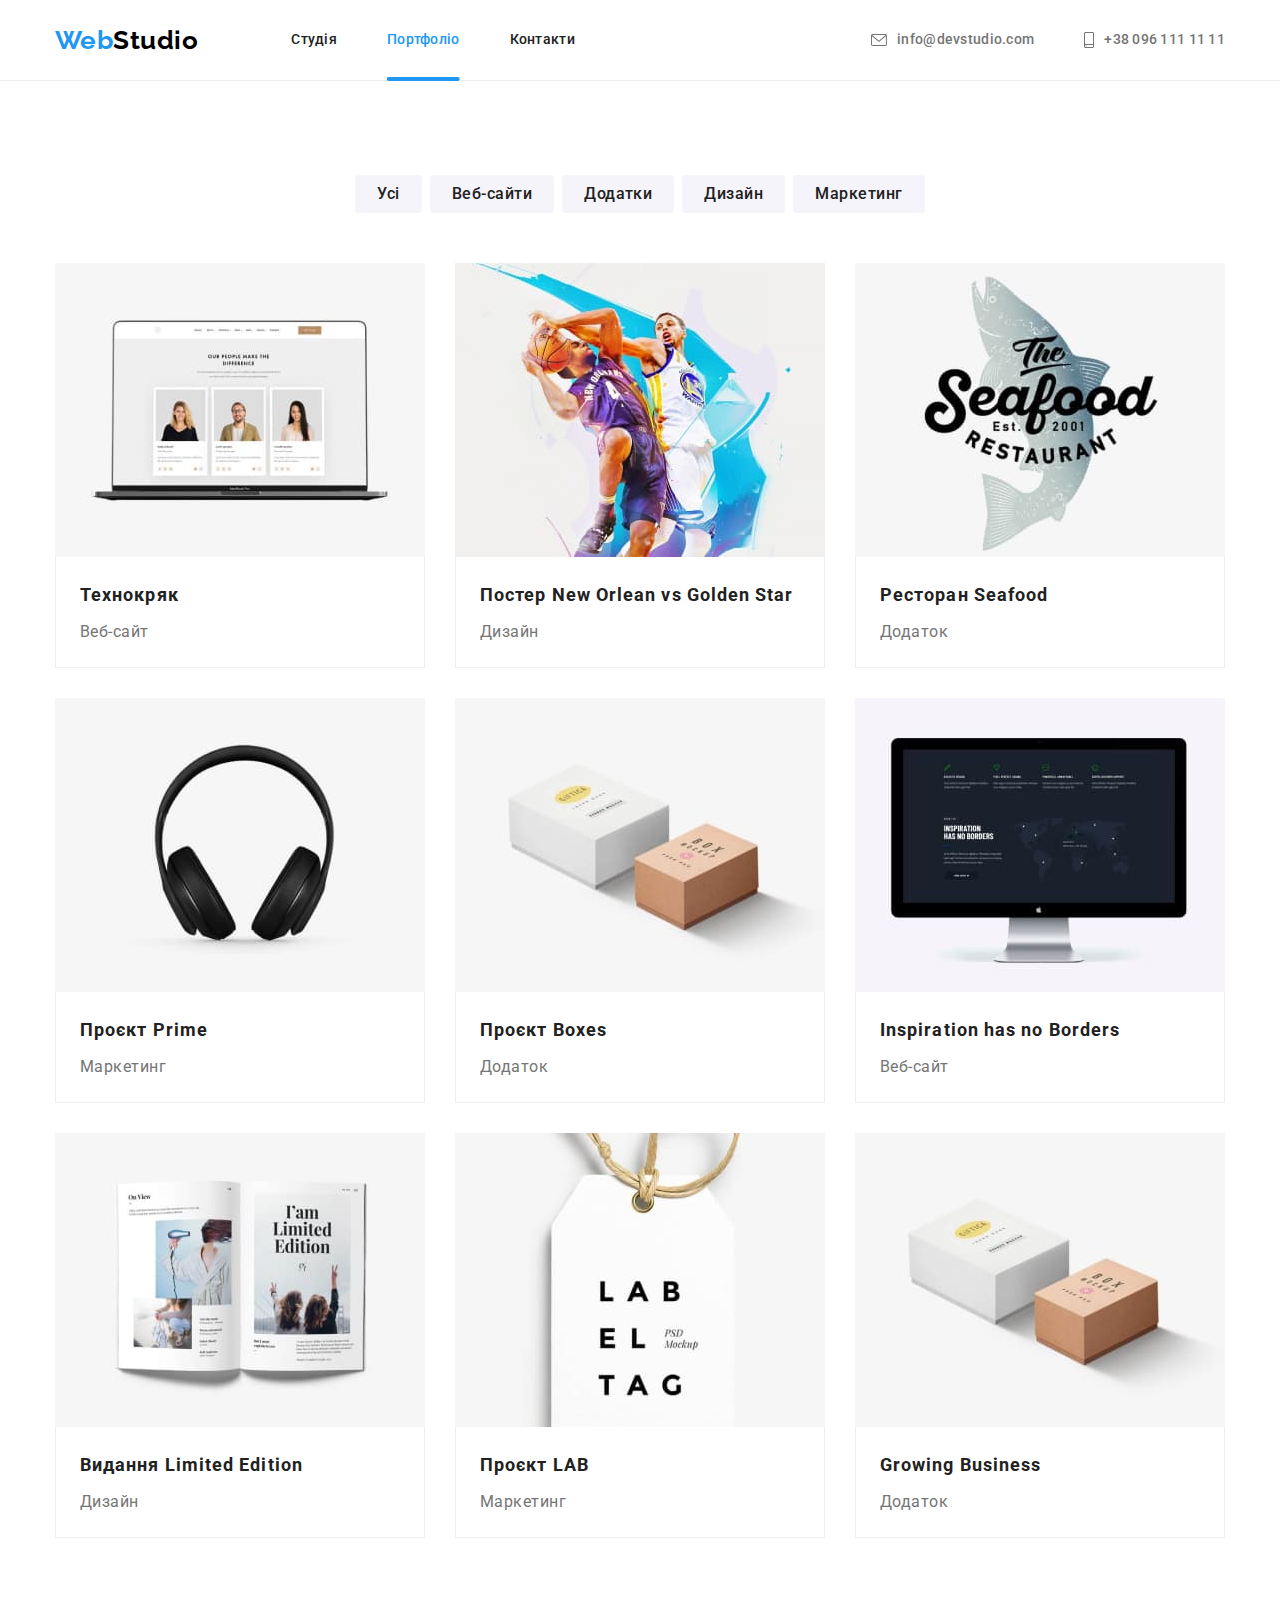
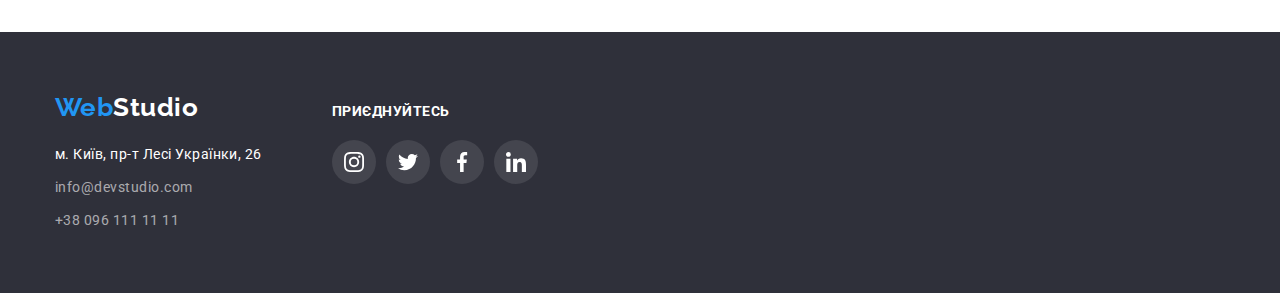
==== portfolio.html @ afffd0d1 "Initial commit" ====
<!DOCTYPE html>
<html lang="uk">
  <head>
    <meta charset="UTF-8" />
    <meta
      http-equiv="X-UA-Compatible"
      content="IE=edge"
    />
    <meta
      name="viewport"
      content="width=device-width, initial-scale=1.0"
    />
    <title lang="en">Portfolio</title>
    <link
      href="https://fonts.googleapis.com/css2?family=Raleway:wght@700&family=Roboto:wght@400;500;700;900&display=swap"
      rel="stylesheet"
    />
    <link
      rel="stylesheet"
      href="https://cdnjs.cloudflare.com/ajax/libs/modern-normalize/1.1.0/modern-normalize.min.css"
      integrity="sha512-wpPYUAdjBVSE4KJnH1VR1HeZfpl1ub8YT/NKx4PuQ5NmX2tKuGu6U/JRp5y+Y8XG2tV+wKQpNHVUX03MfMFn9Q=="
      crossorigin="anonymous"
      referrerpolicy="no-referrer"
    />
    <link
      rel="stylesheet"
      href="./css/styles.css"
    />
  </head>
  <body>
    <!--Шапка сайту -->
    <header class="header">
      <div class="header-container container">
        <a
          class="logo"
          href="/"
          lang="en"
          >Web<span class="logo-black">Studio</span></a
        >
        <nav class="header-nav">
          <ul class="header-list list">
            <li class="item">
              <a
                href="./index.html"
                class="link"
                >Студія</a
              >
            </li>
            <li class="item">
              <a
                href=""
                class="link current"
                >Портфоліо</a
              >
            </li>
            <li class="item">
              <a
                href=""
                class="link"
                >Контакти</a
              >
            </li>
          </ul>
        </nav>

        <ul class="contacts list">
          <li class="item">
            <a
              href="mailto:info@devstudio.com"
              class="contact"
            >
              <svg
                class="header-icon"
                width="16"
                height="12"
              >
                <use href="./images/icons.svg#icon-envelope"></use>
              </svg>
              info@devstudio.com</a
            >
          </li>
          <li class="item">
            <a
              href="tel:+380961111111"
              class="contact"
            >
              <svg
                class="header-icon"
                width="10"
                height="16"
              >
                <use href="./images/icons.svg#icon-smartphone"></use>
              </svg>
              +38 096 111 11 11</a
            >
          </li>
        </ul>
      </div>
    </header>

    <main>
      <section class="section">
        <div class="container">
          <h1 class="visually-hidden">Наші проекти</h1>
          <!-- Фільтр -->
          <ul class="filter list">
            <li class="item">
              <button
                class="button"
                type="button"
              >
                Усі
              </button>
            </li>
            <li class="item">
              <button
                class="button"
                type="button"
              >
                Веб-сайти
              </button>
            </li>
            <li class="item">
              <button
                class="button"
                type="button"
              >
                Додатки
              </button>
            </li>
            <li class="item">
              <button
                class="button"
                type="button"
              >
                Дизайн
              </button>
            </li>
            <li class="item">
              <button
                class="button"
                type="button"
              >
                Маркетинг
              </button>
            </li>
          </ul>

          <!-- Портфоліо -->

          <ul class="projects list">
            <li class="element">
              <a
                href=""
                class="project"
              >
                <div class="project-image">
                  <img
                    src="./images/portfolio1.jpg"
                    alt="Технокряк"
                    width="370"
                  />
                  <div class="overlay-project">
                    <p class="overlay-project-text">
                      Ресурс пропонує комплексні пропозиції з різним рівнем
                      функціоналу та сервісів. Все це дозволить відвідувачу
                      отримати вичерпні відомості про компанію чи приватну
                      особу.
                    </p>
                  </div>
                </div>
                <div class="project-wrapper">
                  <h2 class="title">Технокряк</h2>
                  <p class="text">Веб-сайт</p>
                </div>
              </a>
            </li>
            <li class="element">
              <a
                href=""
                class="project"
              >
                <div class="project-image">
                  <img
                    src="./images/portfolio2.jpg"
                    alt="Постер New Orlean vs Golden Star"
                    width="370"
                  />
                  <div class="overlay-project">
                    <p class="overlay-project-text">
                      Ресурс пропонує комплексні пропозиції з різним рівнем
                      функціоналу та сервісів. Все це дозволить відвідувачу
                      отримати вичерпні відомості про компанію чи приватну
                      особу.
                    </p>
                  </div>
                </div>
                <div class="project-wrapper">
                  <h2 class="title">Постер New Orlean vs Golden Star</h2>
                  <p class="text">Дизайн</p>
                </div>
              </a>
            </li>
            <li class="element">
              <a
                href=""
                class="project"
              >
                <div class="project-image">
                  <img
                    src="./images/portfolio3.jpg"
                    alt="Ресторан Seafood"
                    width="370"
                  />
                  <div class="overlay-project">
                    <p class="overlay-project-text">
                      Ресурс пропонує комплексні пропозиції з різним рівнем
                      функціоналу та сервісів. Все це дозволить відвідувачу
                      отримати вичерпні відомості про компанію чи приватну
                      особу.
                    </p>
                  </div>
                </div>
                <div class="project-wrapper">
                  <h2 class="title">Ресторан Seafood</h2>
                  <p class="text">Додаток</p>
                </div>
              </a>
            </li>
            <li class="element">
              <a
                href=""
                class="project"
              >
                <div class="project-image">
                  <img
                    src="./images/portfolio4.jpg"
                    alt="Проєкт Prime"
                    width="370"
                  />
                  <div class="overlay-project">
                    <p class="overlay-project-text">
                      Ресурс пропонує комплексні пропозиції з різним рівнем
                      функціоналу та сервісів. Все це дозволить відвідувачу
                      отримати вичерпні відомості про компанію чи приватну
                      особу.
                    </p>
                  </div>
                </div>
                <div class="project-wrapper">
                  <h2 class="title">Проєкт Prime</h2>
                  <p class="text">Маркетинг</p>
                </div>
              </a>
            </li>
            <li class="element">
              <a
                href=""
                class="project"
              >
                <div class="project-image">
                  <img
                    src="./images/portfolio5.jpg"
                    alt="Проєкт Boxes"
                    width="370"
                  />
                  <div class="overlay-project">
                    <p class="overlay-project-text">
                      Ресурс пропонує комплексні пропозиції з різним рівнем
                      функціоналу та сервісів. Все це дозволить відвідувачу
                      отримати вичерпні відомості про компанію чи приватну
                      особу.
                    </p>
                  </div>
                </div>
                <div class="project-wrapper">
                  <h2 class="title">Проєкт Boxes</h2>
                  <p class="text">Додаток</p>
                </div>
              </a>
            </li>
            <li class="element">
              <a
                href=""
                class="project"
              >
                <div class="project-image">
                  <img
                    src="./images/portfolio6.jpg"
                    alt="Inspiration has no Borders"
                    width="370"
                  />
                  <div class="overlay-project">
                    <p class="overlay-project-text">
                      Ресурс пропонує комплексні пропозиції з різним рівнем
                      функціоналу та сервісів. Все це дозволить відвідувачу
                      отримати вичерпні відомості про компанію чи приватну
                      особу.
                    </p>
                  </div>
                </div>
                <div class="project-wrapper">
                  <h2
                    class="title"
                    lang="en"
                  >
                    Inspiration has no Borders
                  </h2>
                  <p class="text">Веб-сайт</p>
                </div>
              </a>
            </li>
            <li class="element">
              <a
                href=""
                class="project"
              >
                <div class="project-image">
                  <img
                    src="./images/portfolio7.jpg"
                    alt="Видання Limited Edition"
                    width="370"
                  />
                  <div class="overlay-project">
                    <p class="overlay-project-text">
                      Ресурс пропонує комплексні пропозиції з різним рівнем
                      функціоналу та сервісів. Все це дозволить відвідувачу
                      отримати вичерпні відомості про компанію чи приватну
                      особу.
                    </p>
                  </div>
                </div>
                <div class="project-wrapper">
                  <h2 class="title">Видання Limited Edition</h2>
                  <p class="text">Дизайн</p>
                </div>
              </a>
            </li>
            <li class="element">
              <a
                href=""
                class="project"
              >
                <div class="project-image">
                  <img
                    src="./images/portfolio8.jpg"
                    alt="Проєкт LAB"
                    width="370"
                  />
                  <div class="overlay-project">
                    <p class="overlay-project-text">
                      Ресурс пропонує комплексні пропозиції з різним рівнем
                      функціоналу та сервісів. Все це дозволить відвідувачу
                      отримати вичерпні відомості про компанію чи приватну
                      особу.
                    </p>
                  </div>
                </div>
                <div class="project-wrapper">
                  <h2 class="title">Проєкт LAB</h2>
                  <p class="text">Маркетинг</p>
                </div>
              </a>
            </li>
            <li class="element">
              <a
                href=""
                class="project"
              >
                <div class="project-image">
                  <img
                    src="./images/portfolio5.jpg"
                    alt="Growing Business"
                    width="370"
                  />
                  <div class="overlay-project">
                    <p class="overlay-project-text">
                      Ресурс пропонує комплексні пропозиції з різним рівнем
                      функціоналу та сервісів. Все це дозволить відвідувачу
                      отримати вичерпні відомості про компанію чи приватну
                      особу.
                    </p>
                  </div>
                </div>
                <div class="project-wrapper">
                  <h2
                    class="title"
                    lang="en"
                  >
                    Growing Business
                  </h2>
                  <p class="text">Додаток</p>
                </div>
              </a>
            </li>
          </ul>
        </div>
      </section>
    </main>

    <!-- Футер -->
    <!-- Футер -->
    <footer class="footer">
      <div class="footer-container container">
        <div class="footer-main">
          <a
            class="logo"
            href="/"
            lang="en"
            >Web<span class="logo-white">Studio</span></a
          >
          <address>
            <ul class="list">
              <li class="footer-contacts">
                <a
                  href="https://goo.gl/maps/eDqH51peNd15KizH9"
                  target="_blank"
                  class="address"
                  rel="noopener norefferer nofollow"
                  >м. Київ, пр-т Лесі Українки, 26</a
                >
              </li>
              <li class="footer-contacts">
                <a
                  href="mailto:info@devstudio.com"
                  class="link"
                >
                  info@devstudio.com</a
                >
              </li>
              <li class="footer-contacts">
                <a
                  href="tel:+380961111111"
                  class="link"
                >
                  +38 096 111 11 11</a
                >
              </li>
            </ul>
          </address>
        </div>
        <div class="footer-socials">
          <p class="footer-join">Приєднуйтесь</p>
          <ul class="socials list">
            <li class="footer-socials-item">
              <a
                class="footer-socials-link link"
                href=""
                target="_blank"
                rel="noopener norefferer"
                aria-label="Instagram icon"
              >
                <svg
                  class="socials-icon"
                  width="20"
                  height="20"
                >
                  <use href="./images/icons.svg#icon-instagram-2"></use>
                </svg>
              </a>
            </li>
            <li class="footer-socials-item">
              <a
                class="footer-socials-link link"
                href=""
                target="_blank"
                rel="noopener norefferer"
                aria-label="Twitter icon"
              >
                <svg
                  class="socials-icon"
                  width="20"
                  height="20"
                >
                  <use href="./images/icons.svg#icon-twitter-1"></use>
                </svg>
              </a>
            </li>
            <li class="footer-socials-item">
              <a
                class="footer-socials-link link"
                href=""
                target="_blank"
                rel="noopener norefferer"
                aria-label="Facebook icon"
              >
                <svg
                  class="socials-icon"
                  width="20"
                  height="20"
                >
                  <use href="./images/icons.svg#icon-facebook-1"></use>
                </svg>
              </a>
            </li>
            <li class="footer-socials-item">
              <a
                class="footer-socials-link link"
                href=""
                target="_blank"
                rel="noopener norefferer"
                aria-label="Linkedin icon"
              >
                <svg
                  class="socials-icon"
                  width="20"
                  height="20"
                >
                  <use href="./images/icons.svg#icon-linkedin-1"></use>
                </svg>
              </a>
            </li>
          </ul>
        </div>
      </div>
    </footer>
  </body>
</html>
---- css/styles.css ----
/* Accent color #2196F3 */
/* logo black #000000 */
/* background header #FFFFFF */
/* background color white #F5F5F5 */
/* bacground color grey #F5F4FA */

/* title color  #212121 */
/* text color #757575 */

/* footer background color #2F303A */
/*  footer white #FFFFFF */
/* footer contacts  rgba(255, 255, 255, 0.6) */


:root {
  --black-logo: #000000;
  --primary-bgc: #FFFFFF;
  --primary-text-color: #757575;
  --title-text-color: #212121;
  --accent-color: #2196F3;
  --footer-contacts-color: rgba(255, 255, 255, 0.6);
  --footer-socials-bgc: rgba(255, 255, 255, 0.1);
  --footer-bgc: #2F303A;
  --button-bgc: #F5F4FA;
  --header-border: #ECECEC;
  --portfolio-border: #EEEEEE;
  --socials-color: #AFB1B8;
  --features-icon-color: #F5F4FA;
  --anim-fast: 250ms cubic-bezier(0.4, 0, 0.2, 1);
  --indent: 30px;
  --items: 3;
  
}

html {
  box-sizing: border-box;
  }

*, *::before, *::after {
  box-sizing: inherit;
}

body {
  margin: 0;
  background-color: var(--primary-bgc);
  color: var(--primary-text-color);
  font-family: Roboto, sans-serif;
  letter-spacing: 0.03em;
  
}

h1, h2, h3,h4, h5, h6, p, ul {
  margin: 0;
  padding: 0;

}

img {
  display: block;
  max-width: 100%;
  height: auto;
}


.list {
  list-style: none;
  margin: 0;
  padding: 0;
}

.container {
  margin-top: 0;
  margin-bottom: 0;
  margin-left: auto;
  margin-right: auto;
  width: 1200px;
  padding-left: 15px;
  padding-right: 15px;
}

/* ---Header--- */

.header-container {
  display: flex;
  align-items: center;
}

.header {
  border-bottom: 1px solid var(--header-border);
 }

/* Logo */
.logo {
  margin-right: 93px;
  
  color: var(--accent-color);
  text-decoration: none;
  font-family: Raleway, sans-serif;
  font-weight: 700;
  font-size: 26px;
  line-height: 1.19;
  
}
.logo-black {
  color: var(--black-logo);
}

/* Header nav */

.header-nav {
  margin-right: auto;
}

.header-list {
  display: flex;
  align-items: center;
  gap: 50px;
}

.contacts {
  display: flex;
  gap: 50px;
}

.header-list .link,
.contacts .contact {
  display: flex;
  position: relative;
  padding-top: 32px;
  padding-bottom: 32px;
 
  color: var(--title-text-color);
  text-decoration: none;
  font-weight: 500;
  font-size: 14px;
  line-height: 1.14;
  letter-spacing: 0.02em;
  
  transition: color var(--anim-fast);
}

.contacts .contact {
  color: var(--primary-text-color);
  gap: 10px;
  align-items: center;
}

.header-list .link.current {
  color: var(--accent-color);
  /* text-decoration: none; */
}

.header-icon {
  fill: currentColor;
}

.header-list .link:hover,
.header-list .link:focus,
.contacts .contact:hover,
.contacts .contact:focus {
  color: var(--accent-color);
}

.header-list .link.current::after {
  content: '';
  position:absolute;
  left: 50%;
  bottom: -1px;

  transform: translate(-50%);

  display: block;
  width: 100%;
  height: 4px;

  border-radius: 2px;

  background-color: var(--accent-color);

  /* opacity: 0; */
}

/* .header-list .link.current:hover::after,
.header-list .link.current:focus::after {
  opacity: 1;
} */

/* Hero */
.hero {
  max-width: 1600px;
  margin: 0 auto;
  padding: 200px 0;
  background-color: var(--footer-bgc);

  background-image: linear-gradient(
  to right,  
  rgba(47, 48, 58, 0.4), rgba(47, 48, 58, 0.4)),
  url(../images/hero-bg-photo.jpg);
  background-repeat: no-repeat;
  background-position: center;

  

  }

.hero-title {
  width: 696px;
  margin: 0 auto 30px;
  
  color: var(--primary-bgc);
  font-weight: 900;
  font-size: 44px;
  line-height: 1.36;
  text-align: center;
  letter-spacing: 0.06em;
  text-transform: uppercase;
 }

.button.primary {
  display: block;
  margin: 0 auto;
  

  color: var(--primary-bgc);
  background-color: var(--accent-color);
  font-weight: 700;
  font-size: 16px;
  line-height: 1.88;
  text-align: center;
  letter-spacing: 0.06em;
  padding: 10px 32px;
  min-width: 216px;
}


/* Section titles */

.section {
  padding-top: 94px;
  padding-bottom: 94px;
}

.section-title {
  color:var(--title-text-color);
  font-size: 36px;
  line-height: 1.17;
  text-align: center;
  margin-bottom: 50px;
}

.visually-hidden {
  position: absolute;
  white-space: nowrap;
  width: 1px;
  height: 1px;
  overflow: hidden;
  border: 0;
  padding: 0;
  clip: rect(0 0 0 0);
  clip-path: inset(50%);
  margin: -1px;
}

/* Features */
.section .features {
  padding-bottom: 0;
}

.section.feature {
  padding-bottom: 0;
}

.features {
  display: flex;
}

.feature-picture {
  display: flex;
  margin-bottom: 30px;
  justify-content: center;
  align-items: center;
  width: 270px;
  height: 120px;

  background-color: var(--features-icon-color);
}

.features .item {
  width: 270px;
}

.features .item:not(:last-child) {
  margin-right: 30px;
}

.features .title {
  color:var(--title-text-color);
  font-size: 14px;
  line-height: 1.14;
  text-transform: uppercase;
  margin-bottom: 10px;
}

.features .text {
  font-size: 14px;
  line-height: 1.71;
}

/* Activities */
.activities {
  display: flex;
  gap: var(--indent);
}

.activities .item {
  position: relative;
}

.overlay {
  position: absolute;
  bottom: 0;

  display: flex;
  justify-content: center;
  align-items: center;


  width: 100%;
  height: 70px;

  background-color: rgba(47, 48, 58, 0.8);
}

.overlay-text {
  text-align: center;
  text-transform: uppercase;

  color:#FFFFFF;
  font-weight: 700;
  font-size: 14px;
  line-height: calc(16/14);
}

/* Team */
.team-section {
  background-color: var(--button-bgc);
}

.team {
  display: flex;
  flex-wrap: wrap;
  gap: var(--indent);
}
  
.team .background {
  background-color: var(--primary-bgc);
  box-shadow: 0px 1px 3px rgba(0, 0, 0, 0.12), 0px 1px 1px rgba(0, 0, 0, 0.14), 0px 2px 1px rgba(0, 0, 0, 0.2);
  border-radius: 0px 0px 4px 4px;
}

.team-wrapper {
  padding: 30px 0;
}

.team .title {
  margin-bottom: 10px;
  color:var(--title-text-color);
  font-weight: 500;
  font-size: 16px;
  line-height: 1.19;
  text-align: center;
}

.team .text {
  margin-bottom: 16px;
  font-size: 16px;
  line-height: 1.19;
  text-align: center;
}

.socials {
  display: flex;
  justify-content: center;
  align-items: center;
  gap: 10px;
}

.socials-item {
  width: 44px;
  height: 44px;
}

.socials-link {
  display: flex;
  justify-content: center;
  align-items: center;
  width: 100%;
  height: 100%;
  border-radius: 50%;
  background-color: var(--primary-bgc);
  color: var(--socials-color);

  transition: color var(--anim-fast), background-color var(--anim-fast);
}

.socials-link:hover,
.socials-link:focus {
  background-color: var(--accent-color);
  color: var(--primary-bgc);
}

.socials-icon {
  fill: currentColor;
}

/* ---Clients--- */
.clients {
  display: flex;
  justify-content: center;
  gap: 30px;
}

.clients-item {
  width: 170px;
  height: 92px;
}

.clients-link {
  display: flex;
  justify-content: center;
  align-items:center;
  width: 100%;
  height: 100%;
  border: 1px solid var(--socials-color);
  border-radius: 4px;
  background-color: var(--primary-bgc);
  color: var(--socials-color);

  transition: color var(--anim-fast) border-color var(--anim-fast);
} 

.clients-link:hover,
.clients-link:focus {
  color: var(--accent-color);
  border-color: var(--accent-color);
}

.clients-icon {
  fill: currentColor;
}

/* ---Footer--- */
.footer {
  background-color: var(--footer-bgc);
  padding-top: 60px;
  padding-bottom: 60px;
   
}

.footer-container {
  display: flex;
  gap: 70px;
}

.footer .logo {
  margin: 0;
}


.logo-white {
  color: var(--primary-bgc);
}

.footer-contacts:not(:last-child)  {
  margin-bottom: 9px;
}


.footer-contacts .address,
.footer-contacts .link {
  text-decoration: none;
  font-style: normal;
  font-weight: 400;
  font-size: 14px;
  line-height: 1.71;
  display: inline-block;

  transition: color var(--anim-fast);
}

.footer-contacts .address {
  color: var(--primary-bgc);
  margin-top: 20px;
}

.footer-contacts .link {
  color: var(--footer-contacts-color);
 }


.footer-contacts .address:hover,
.footer-contacts .address:focus,
.footer-contacts .link:hover,
.footer-contacts .link:focus {
  color: var(--accent-color);
}



.footer-join {
  margin-bottom: 20px;
  font-style: normal;
  font-weight: 700;
  font-size: 14px;
  line-height: 1.17;
  text-transform: uppercase;
  color: var(--primary-bgc);
}

.footer-socials .socials {
  justify-content: flex-start;
}

.footer-socials-item {
  width: 44px;
  height: 44px;
}

.footer-socials-link {
  display: flex;
  justify-content: center;
  align-items: center;
  width: 100%;
  height: 100%;
  border-radius: 50%;
  background-color: var(--footer-socials-bgc);
  color: var(--primary-bgc);

  transition: color var(--anim-fast) background-color var(--anim-fast);
}

.footer-socials-link:hover,
.footer-socials-link:focus {
  background-color: var(--accent-color);
  color: var(--primary-bgc);
}

.socials-icon {
  fill: currentColor;
}
.footer-container {
  align-items: baseline;
}



/* Portfolio */

.filter {
  margin-bottom: 50px;
  display: flex;
  justify-content: center;

}

/* .filter .item + .item {
  margin-left: 8px;
} */

.filter .item:not(:last-child) {
  margin-right: 8px;
}

.button {
  color: var(--title-text-color);
  background-color: var(--button-bgc);
  font-family: inherit;
  cursor: pointer;
  font-weight: 500;
  font-size: 16px;
  line-height: 1.62;
  text-align: center;
  letter-spacing: 0.03em;
  border: transparent;
  border-radius: 4px;
  padding: 6px 22px;

  transition: color var(--anim-fast), background-color var(--anim-fast), box-shadow var(--anim-fast);
}

.button:hover,
.button:focus,
.button:active {
  color: var(--primary-bgc);
  background-color: var(--accent-color);
  box-shadow: 0px 3px 1px rgba(0, 0, 0, 0.1), 0px 1px 2px rgba(0, 0, 0, 0.08), 0px 2px 2px rgba(0, 0, 0, 0.12);
}

/* Flex projects */

.projects {
  display: flex;
  flex-wrap: wrap;
  gap: var(--indent);
}

.element {
  width: 370px;
}


.project {
  display: block;
  text-decoration: none;

  transition: box-shadow var(--anim-fast);
}

.project:hover,
.project:focus {
   box-shadow: 0px 1px 1px rgba(0, 0, 0, 0.12), 0px 4px 4px rgba(0, 0, 0, 0.06), 1px 4px 6px rgba(0, 0, 0, 0.16);
}

.project-image {
  position: relative;
  overflow: hidden;
}

.overlay-project {
  position: absolute;
  top: 0;
  left: 0;
  padding-left: 24px;
  padding-right: 24px;
  display: flex;
  align-items: center;
  width: 100%;
  height: 100%;
  background-color: rgba(33, 150, 243, 0.9);
  backdrop-filter: blur(3px);

  user-select: none;

  transform: translatey(100%);
  transition: transform var(--anim-fast);

  opacity: 0;
}

.overlay-project-text {
  font-size: 18px;
  line-height: calc(28/18);

  color: var(--primary-bgc);
}

.project:hover .overlay-project,
.project:focus .overlay-project {

  transform: translatey(0);

  opacity: 1;
}

.project-wrapper {
  border: 1px solid var(--portfolio-border);
  border-top: none;
  padding: 20px 24px;
}

.project .title {
  margin-bottom: 4px;

  color: var(--title-text-color);
  font-size: 18px;
  line-height: 2;
  letter-spacing: 0.06em;  
}  

.project .text{
  color: var(--primary-text-color);
  font-size: 16px;
  line-height: 1.88;  
}

/* Modal window */

.backdrop {
  position: fixed;
  top: 0;
  left: 0;

  width: 100%;
  height: 100%;

  background-color: rgba(0, 0, 0, 0.2);

  transition: opacity var(--anim-fast), visibility var(--anim-fast);
}

.backdrop.is-hidden {
  opacity: 0;
  visibility: hidden;
  pointer-events: none;
}

.modal {
  position: absolute;
  top: 50%;
  left: 50%;
  transform: translateX(-50%) translateY(-50%);

  width: 528px;
  min-height: 581px;


  background-color: var(--primary-bgc);
  box-shadow: 0px 1px 3px rgba(0, 0, 0, 0.12), 0px 1px 1px rgba(0, 0, 0, 0.14), 0px 2px 1px rgba(0, 0, 0, 0.2);
  border-radius: 4px;

  transition: transform var(--anim-fast), opacity var(--anim-fast);
}

.backdrop.is-hidden .modal {
  opacity: 0;
  transform: translateX(-50%) translateY(-70%); 
}

.modal-btn {
  position: absolute;
  top: 8px;
  right: 8px;

  padding: 0;
  display: inline-flex;
  align-items: center;
  justify-content: center;


  width: 30px;
  height: 30px;

  background-color: transparent;
  border: 1px solid rgba(0, 0, 0, 0.1);
  border-radius: 50%;
  
  cursor: pointer;
}

.modal-icon {
  fill: var(--black-logo);
}

.modal-icon:hover,
.modal-icon:focus {
  fill: var(--accent-color);
}
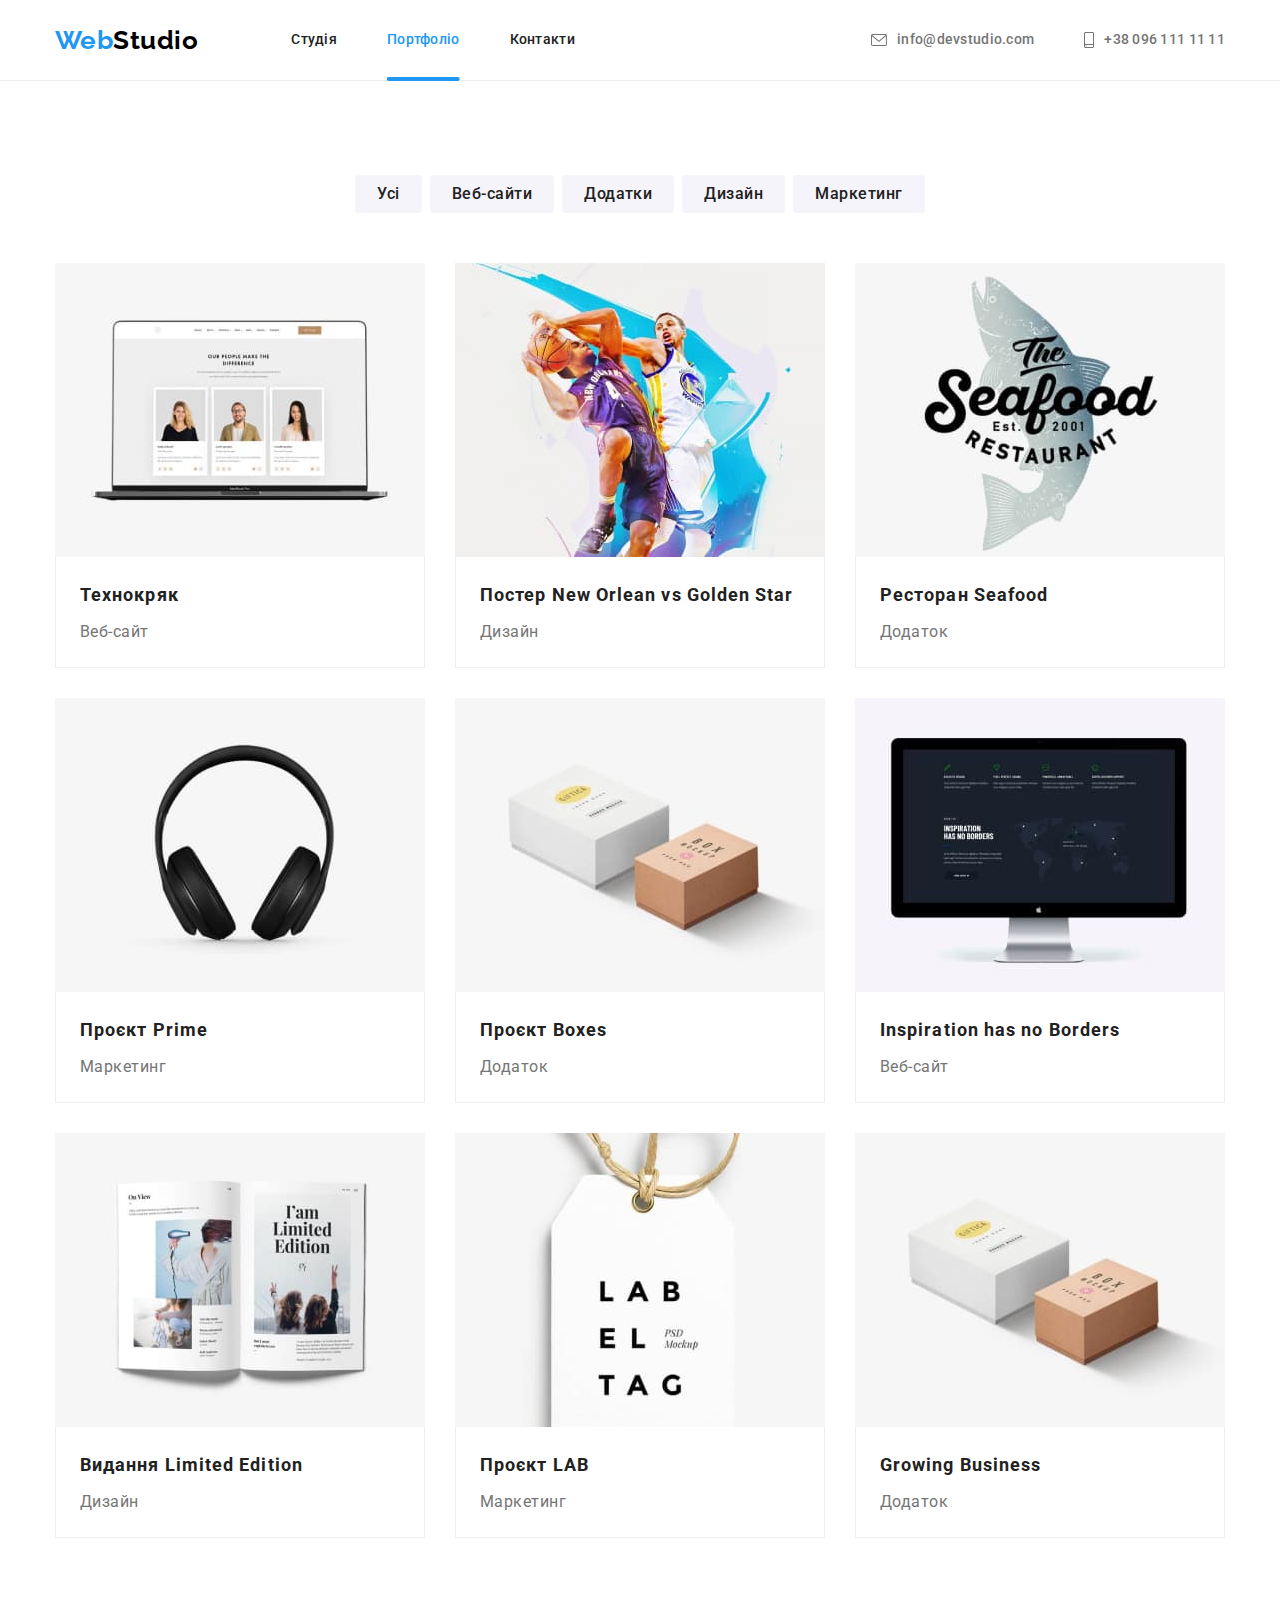
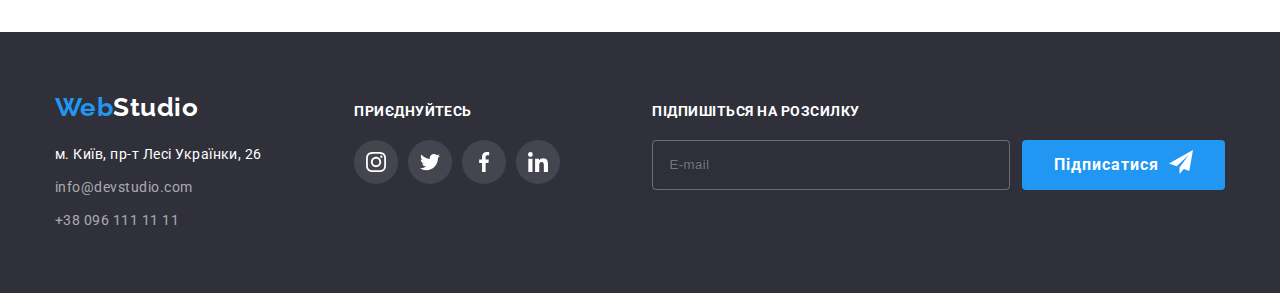
==== commit 3380a505: "hw-06-v2" ====
--- a/portfolio.html
+++ b/portfolio.html
@@ -512,6 +512,36 @@
             </li>
           </ul>
         </div>
+        <div class="container-subscribe">
+          <p class="footer-subscribe">Підпишіться на розсилку</p>
+          <form
+            name="subscribe"
+            action=""
+          >
+            <div class="subscribe-group">
+              <input
+                class="email-input"
+                type="email"
+                name="user_email"
+                placeholder="E-mail"
+              />
+              <button
+                class="button email-btn"
+                type="submit"
+                aria-label="Підписатися"
+              >
+                Підписатися
+                <svg
+                  class="button-icon"
+                  width="24"
+                  height="24"
+                >
+                  <use href="./images/icons.svg#icon-icon-send"></use>
+                </svg>
+              </button>
+            </div>
+          </form>
+        </div>
       </div>
     </footer>
   </body>
--- a/css/styles.css
+++ b/css/styles.css
@@ -459,7 +459,7 @@
 
 .footer-container {
   display: flex;
-  gap: 70px;
+  justify-content: space-between;
 }
 
 .footer .logo {
@@ -507,7 +507,8 @@
 
 
 
-.footer-join {
+.footer-join,
+.footer-subscribe {
   margin-bottom: 20px;
   font-style: normal;
   font-weight: 700;
@@ -552,7 +553,46 @@
   align-items: baseline;
 }
 
-
+.subscribe-group {
+  display: flex;
+  align-items: center;
+}
+
+.email-input {
+  padding-left: 16px;
+  margin-right: 12px;
+  min-width: 358px;
+  height: 50px;
+
+  line-height: 1.25;
+  letter-spacing: 0.03em;
+
+  color: rgba(255, 255, 255, 0.6);
+  background-color: transparent;
+
+  border: 1px solid rgba(255, 255, 255, 0.3);
+  filter: drop-shadow(0px 4px 4px rgba(0, 0, 0, 0.15));
+  border-radius: 4px;
+}
+
+.button.email-btn {
+  display: flex;
+  gap: 10px;
+  color: var(--primary-bgc);
+  background-color: var(--accent-color);
+  font-weight: 700;
+  font-size: 16px;
+  line-height: 1.88;
+  text-align: center;
+  letter-spacing: 0.06em;
+  padding: 10px 32px;
+  min-width: 200px;
+  height: 50px;
+}
+
+.button-icon {
+  fill: currentColor;
+}
 
 /* Portfolio */
 
@@ -712,13 +752,24 @@
 
   width: 528px;
   min-height: 581px;
-
+  padding: 40px;
 
   background-color: var(--primary-bgc);
   box-shadow: 0px 1px 3px rgba(0, 0, 0, 0.12), 0px 1px 1px rgba(0, 0, 0, 0.14), 0px 2px 1px rgba(0, 0, 0, 0.2);
   border-radius: 4px;
 
   transition: transform var(--anim-fast), opacity var(--anim-fast);
+}
+
+.modal-label {
+  display: block;
+  margin-bottom: 12px;
+  font-size: 20px;
+  line-height: calc(23/20);
+  text-align: center;
+  letter-spacing: 0.03em;
+
+  color:var(--title-text-color);
 }
 
 .backdrop.is-hidden .modal {
@@ -756,3 +807,137 @@
   fill: var(--accent-color);
 }
 
+.modal-form-group {
+  margin-bottom: 20px;
+}
+
+.modal-form-label {
+  display: block;
+  position:relative;
+  margin-bottom: 4px;
+  font-weight: 400;
+  font-size: 12px;
+  line-height: calc(14/12);
+
+  letter-spacing: 0.01em;
+
+  color: var(--primary-text-color);
+}
+
+.modal-form-wrapper {
+  position: relative;
+  margin-bottom: 10px;
+}
+
+.modal-form-field,
+.modal-form-message {
+  width: 100%;
+  
+  font-weight: 400;
+ 
+  color: var(--primary-text-color);
+  border: 1px solid rgba(33, 33, 33, 0.2);
+  border-radius: 4px;
+  outline: 1px solid transparent;
+  outline-offset: -1px;
+
+  transition: outline var(--anim-fast);
+}
+
+.modal-form-field {
+  height: 40px;
+  padding-left: 42px;
+  padding-right: 42px;
+}
+
+.modal-form-message {
+  display: block;
+  height: 120px;
+  padding: 12px 16px;
+  font-size: 12px;
+  resize: none;
+}
+
+.modal-form-field:focus,
+.modal-form-message:focus {
+  outline-color: #2196F3;  
+}
+
+.modal-form-message::placeholder {
+  color: rgba(117, 117, 117, 0.5);
+}
+
+.modal-form-icon {
+  position:absolute;
+  top: 50%;
+  left: 12px;
+  transform: translateY(-50%);
+
+  transition: fill var(--anim-fast);
+}
+
+.modal-form-field:focus + .modal-form-icon {
+  fill: var(--accent-color);
+}
+
+.modal-form-agreement {
+  display: flex;
+  justify-content: center;
+  align-items: center;
+  gap: 7px;
+  margin-bottom: 30px;
+}
+
+.modal-form-checkbox {
+  appearance: none;
+  width: 16px;
+  height: 15px;
+
+  outline: 2px solid transparent;
+  outline-offset: -2px;
+  border: 2px solid var(--title-text-color);
+  border-radius: 2px;
+
+  background-position: center;
+  background-repeat: no-repeat;
+  background-size: 0;
+
+  transition: background-size var(--anim-fast), background-color var(--anim-fast), outline-color var(--anim-fast);
+}
+
+.modal-form-checkbox:checked {
+  outline-color: var(--accent-color);
+  background-color: var(--accent-color);
+  background-image: url("data:image/svg+xml,%3Csvg width='13' height='10' viewBox='0 0 13 10' fill='none' xmlns='http://www.w3.org/2000/svg'%3E%3Cpath d='M1.95703 4.75166L1.88825 4.68604L1.81923 4.75141L0.93123 5.59258L0.854858 5.66492L0.930974 5.73753L4.42671 9.07236L4.49574 9.1382L4.56476 9.07236L12.069 1.91352L12.1449 1.84116L12.069 1.76881L11.1873 0.927644L11.1183 0.861826L11.0493 0.927611L4.49577 7.17353L1.95703 4.75166Z' fill='white' stroke='white' stroke-width='0.2'/%3E%3C/svg%3E");
+  background-size: 11px 8px;
+}
+
+.modal-form-agreement-desc {
+  font-size: 14px;
+  line-height: calc(24/14);
+
+  user-select: none;
+}
+
+.modal-form-agreement-link {
+  color: var(--accent-color);
+  text-underline-offset: 3px;
+}
+
+.modal-form-btn {
+  display: block;
+  margin: 0 auto;
+  
+
+  color: var(--primary-bgc);
+  background-color: var(--accent-color);
+  font-weight: 700;
+  font-size: 16px;
+  line-height: 1.88;
+  text-align: center;
+  letter-spacing: 0.06em;
+  padding: 10px 32px;
+  min-width: 200px;
+  min-height: 50px;
+}
+
